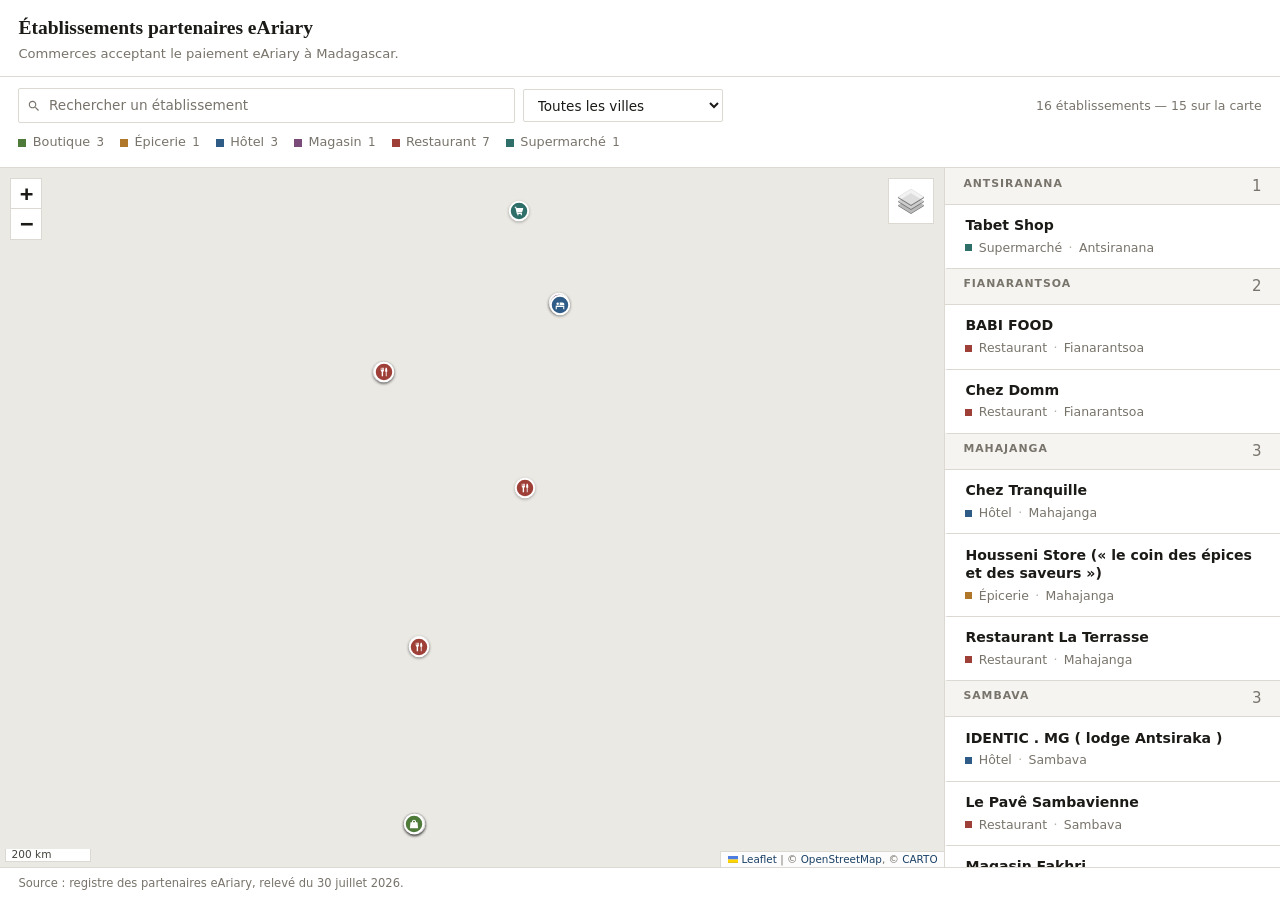
==== static/embed/index.html @ 644e94a4 "Publie la page publique avec l'application Streamlit Le dossier passe sous `static/`, que Streamlit " ====
<!DOCTYPE html>
<html lang="fr">
<head>
  <meta charset="utf-8">
  <meta name="viewport" content="width=device-width, initial-scale=1">
  <title>Établissements partenaires eAriary</title>
  <meta name="description" content="Carte et liste des établissements qui acceptent le paiement eAriary à Madagascar.">
  <meta name="robots" content="noindex">

  <!-- Leaflet embarqué dans le dossier : pas de CDN, donc pas de politique de
       sécurité à assouplir dans l'application hôte. Seules les tuiles et la
       relecture du Google Sheet sortent sur le réseau. -->
  <link rel="stylesheet" href="vendor/leaflet/leaflet.css">
  <link rel="stylesheet" href="assets/embed.css">
</head>
<body>
  <div class="app" id="app" data-view="split" data-header="1" data-onglet="carte">

    <header class="head">
      <h1 id="titre">Établissements partenaires eAriary</h1>
      <p id="sous-titre">Commerces acceptant le paiement eAriary à Madagascar.</p>
    </header>

    <div class="bar">
      <div class="controls">
        <label class="field">
          <svg viewBox="0 0 24 24" aria-hidden="true">
            <path d="M15.5 14h-.79l-.28-.27a6.5 6.5 0 1 0-.7.7l.27.28v.79l5 4.99L20.49 19l-5-5Zm-6 0A4.5 4.5 0 1 1 14 9.5 4.5 4.5 0 0 1 9.5 14Z"/>
          </svg>
          <input type="search" id="recherche" placeholder="Rechercher un établissement"
                 aria-label="Rechercher un établissement" autocomplete="off">
        </label>

        <select id="province" aria-label="Filtrer par ville">
          <option value="">Toutes les villes</option>
        </select>

        <span class="spacer"></span>
        <span class="count" id="compte" aria-live="polite"></span>
        <button type="button" class="reset" id="reset" hidden>Réinitialiser</button>
      </div>

      <div class="chips" id="chips" role="group" aria-label="Filtrer par catégorie"></div>
    </div>

    <div class="tabs" id="onglets" role="tablist" aria-label="Affichage">
      <button type="button" role="tab" data-onglet="carte" aria-selected="true">Carte</button>
      <button type="button" role="tab" data-onglet="liste" aria-selected="false">Liste</button>
    </div>

    <div class="body">
      <div class="map" id="carte" role="application" aria-label="Carte des établissements partenaires"></div>
      <div class="list">
        <div id="liste"></div>
        <p class="empty" id="vide" hidden>Aucun établissement ne correspond aux filtres.</p>
      </div>
    </div>

    <p class="source" id="source"></p>

  </div>

  <script src="vendor/leaflet/leaflet.js"></script>
  <script src="assets/etablissements.js"></script>
  <script src="assets/data.js"></script>
  <script src="assets/embed.js"></script>
</body>
</html>
---- static/embed/vendor/leaflet/leaflet.css ----
/* required styles */

.leaflet-pane,
.leaflet-tile,
.leaflet-marker-icon,
.leaflet-marker-shadow,
.leaflet-tile-container,
.leaflet-pane > svg,
.leaflet-pane > canvas,
.leaflet-zoom-box,
.leaflet-image-layer,
.leaflet-layer {
	position: absolute;
	left: 0;
	top: 0;
	}
.leaflet-container {
	overflow: hidden;
	}
.leaflet-tile,
.leaflet-marker-icon,
.leaflet-marker-shadow {
	-webkit-user-select: none;
	   -moz-user-select: none;
	        user-select: none;
	  -webkit-user-drag: none;
	}
/* Prevents IE11 from highlighting tiles in blue */
.leaflet-tile::selection {
	background: transparent;
}
/* Safari renders non-retina tile on retina better with this, but Chrome is worse */
.leaflet-safari .leaflet-tile {
	image-rendering: -webkit-optimize-contrast;
	}
/* hack that prevents hw layers "stretching" when loading new tiles */
.leaflet-safari .leaflet-tile-container {
	width: 1600px;
	height: 1600px;
	-webkit-transform-origin: 0 0;
	}
.leaflet-marker-icon,
.leaflet-marker-shadow {
	display: block;
	}
/* .leaflet-container svg: reset svg max-width decleration shipped in Joomla! (joomla.org) 3.x */
/* .leaflet-container img: map is broken in FF if you have max-width: 100% on tiles */
.leaflet-container .leaflet-overlay-pane svg {
	max-width: none !important;
	max-height: none !important;
	}
.leaflet-container .leaflet-marker-pane img,
.leaflet-container .leaflet-shadow-pane img,
.leaflet-container .leaflet-tile-pane img,
.leaflet-container img.leaflet-image-layer,
.leaflet-container .leaflet-tile {
	max-width: none !important;
	max-height: none !important;
	width: auto;
	padding: 0;
	}

.leaflet-container img.leaflet-tile {
	/* See: https://bugs.chromium.org/p/chromium/issues/detail?id=600120 */
	mix-blend-mode: plus-lighter;
}

.leaflet-container.leaflet-touch-zoom {
	-ms-touch-action: pan-x pan-y;
	touch-action: pan-x pan-y;
	}
.leaflet-container.leaflet-touch-drag {
	-ms-touch-action: pinch-zoom;
	/* Fallback for FF which doesn't support pinch-zoom */
	touch-action: none;
	touch-action: pinch-zoom;
}
.leaflet-container.leaflet-touch-drag.leaflet-touch-zoom {
	-ms-touch-action: none;
	touch-action: none;
}
.leaflet-container {
	-webkit-tap-highlight-color: transparent;
}
.leaflet-container a {
	-webkit-tap-highlight-color: rgba(51, 181, 229, 0.4);
}
.leaflet-tile {
	filter: inherit;
	visibility: hidden;
	}
.leaflet-tile-loaded {
	visibility: inherit;
	}
.leaflet-zoom-box {
	width: 0;
	height: 0;
	-moz-box-sizing: border-box;
	     box-sizing: border-box;
	z-index: 800;
	}
/* workaround for https://bugzilla.mozilla.org/show_bug.cgi?id=888319 */
.leaflet-overlay-pane svg {
	-moz-user-select: none;
	}

.leaflet-pane         { z-index: 400; }

.leaflet-tile-pane    { z-index: 200; }
.leaflet-overlay-pane { z-index: 400; }
.leaflet-shadow-pane  { z-index: 500; }
.leaflet-marker-pane  { z-index: 600; }
.leaflet-tooltip-pane   { z-index: 650; }
.leaflet-popup-pane   { z-index: 700; }

.leaflet-map-pane canvas { z-index: 100; }
.leaflet-map-pane svg    { z-index: 200; }

.leaflet-vml-shape {
	width: 1px;
	height: 1px;
	}
.lvml {
	behavior: url(#default#VML);
	display: inline-block;
	position: absolute;
	}


/* control positioning */

.leaflet-control {
	position: relative;
	z-index: 800;
	pointer-events: visiblePainted; /* IE 9-10 doesn't have auto */
	pointer-events: auto;
	}
.leaflet-top,
.leaflet-bottom {
	position: absolute;
	z-index: 1000;
	pointer-events: none;
	}
.leaflet-top {
	top: 0;
	}
.leaflet-right {
	right: 0;
	}
.leaflet-bottom {
	bottom: 0;
	}
.leaflet-left {
	left: 0;
	}
.leaflet-control {
	float: left;
	clear: both;
	}
.leaflet-right .leaflet-control {
	float: right;
	}
.leaflet-top .leaflet-control {
	margin-top: 10px;
	}
.leaflet-bottom .leaflet-control {
	margin-bottom: 10px;
	}
.leaflet-left .leaflet-control {
	margin-left: 10px;
	}
.leaflet-right .leaflet-control {
	margin-right: 10px;
	}


/* zoom and fade animations */

.leaflet-fade-anim .leaflet-popup {
	opacity: 0;
	-webkit-transition: opacity 0.2s linear;
	   -moz-transition: opacity 0.2s linear;
	        transition: opacity 0.2s linear;
	}
.leaflet-fade-anim .leaflet-map-pane .leaflet-popup {
	opacity: 1;
	}
.leaflet-zoom-animated {
	-webkit-transform-origin: 0 0;
	    -ms-transform-origin: 0 0;
	        transform-origin: 0 0;
	}
svg.leaflet-zoom-animated {
	will-change: transform;
}

.leaflet-zoom-anim .leaflet-zoom-animated {
	-webkit-transition: -webkit-transform 0.25s cubic-bezier(0,0,0.25,1);
	   -moz-transition:    -moz-transform 0.25s cubic-bezier(0,0,0.25,1);
	        transition:         transform 0.25s cubic-bezier(0,0,0.25,1);
	}
.leaflet-zoom-anim .leaflet-tile,
.leaflet-pan-anim .leaflet-tile {
	-webkit-transition: none;
	   -moz-transition: none;
	        transition: none;
	}

.leaflet-zoom-anim .leaflet-zoom-hide {
	visibility: hidden;
	}


/* cursors */

.leaflet-interactive {
	cursor: pointer;
	}
.leaflet-grab {
	cursor: -webkit-grab;
	cursor:    -moz-grab;
	cursor:         grab;
	}
.leaflet-crosshair,
.leaflet-crosshair .leaflet-interactive {
	cursor: crosshair;
	}
.leaflet-popup-pane,
.leaflet-control {
	cursor: auto;
	}
.leaflet-dragging .leaflet-grab,
.leaflet-dragging .leaflet-grab .leaflet-interactive,
.leaflet-dragging .leaflet-marker-draggable {
	cursor: move;
	cursor: -webkit-grabbing;
	cursor:    -moz-grabbing;
	cursor:         grabbing;
	}

/* marker & overlays interactivity */
.leaflet-marker-icon,
.leaflet-marker-shadow,
.leaflet-image-layer,
.leaflet-pane > svg path,
.leaflet-tile-container {
	pointer-events: none;
	}

.leaflet-marker-icon.leaflet-interactive,
.leaflet-image-layer.leaflet-interactive,
.leaflet-pane > svg path.leaflet-interactive,
svg.leaflet-image-layer.leaflet-interactive path {
	pointer-events: visiblePainted; /* IE 9-10 doesn't have auto */
	pointer-events: auto;
	}

/* visual tweaks */

.leaflet-container {
	background: #ddd;
	outline-offset: 1px;
	}
.leaflet-container a {
	color: #0078A8;
	}
.leaflet-zoom-box {
	border: 2px dotted #38f;
	background: rgba(255,255,255,0.5);
	}


/* general typography */
.leaflet-container {
	font-family: "Helvetica Neue", Arial, Helvetica, sans-serif;
	font-size: 12px;
	font-size: 0.75rem;
	line-height: 1.5;
	}


/* general toolbar styles */

.leaflet-bar {
	box-shadow: 0 1px 5px rgba(0,0,0,0.65);
	border-radius: 4px;
	}
.leaflet-bar a {
	background-color: #fff;
	border-bottom: 1px solid #ccc;
	width: 26px;
	height: 26px;
	line-height: 26px;
	display: block;
	text-align: center;
	text-decoration: none;
	color: black;
	}
.leaflet-bar a,
.leaflet-control-layers-toggle {
	background-position: 50% 50%;
	background-repeat: no-repeat;
	display: block;
	}
.leaflet-bar a:hover,
.leaflet-bar a:focus {
	background-color: #f4f4f4;
	}
.leaflet-bar a:first-child {
	border-top-left-radius: 4px;
	border-top-right-radius: 4px;
	}
.leaflet-bar a:last-child {
	border-bottom-left-radius: 4px;
	border-bottom-right-radius: 4px;
	border-bottom: none;
	}
.leaflet-bar a.leaflet-disabled {
	cursor: default;
	background-color: #f4f4f4;
	color: #bbb;
	}

.leaflet-touch .leaflet-bar a {
	width: 30px;
	height: 30px;
	line-height: 30px;
	}
.leaflet-touch .leaflet-bar a:first-child {
	border-top-left-radius: 2px;
	border-top-right-radius: 2px;
	}
.leaflet-touch .leaflet-bar a:last-child {
	border-bottom-left-radius: 2px;
	border-bottom-right-radius: 2px;
	}

/* zoom control */

.leaflet-control-zoom-in,
.leaflet-control-zoom-out {
	font: bold 18px 'Lucida Console', Monaco, monospace;
	text-indent: 1px;
	}

.leaflet-touch .leaflet-control-zoom-in, .leaflet-touch .leaflet-control-zoom-out  {
	font-size: 22px;
	}


/* layers control */

.leaflet-control-layers {
	box-shadow: 0 1px 5px rgba(0,0,0,0.4);
	background: #fff;
	border-radius: 5px;
	}
.leaflet-control-layers-toggle {
	background-image: url(images/layers.png);
	width: 36px;
	height: 36px;
	}
.leaflet-retina .leaflet-control-layers-toggle {
	background-image: url(images/layers-2x.png);
	background-size: 26px 26px;
	}
.leaflet-touch .leaflet-control-layers-toggle {
	width: 44px;
	height: 44px;
	}
.leaflet-control-layers .leaflet-control-layers-list,
.leaflet-control-layers-expanded .leaflet-control-layers-toggle {
	display: none;
	}
.leaflet-control-layers-expanded .leaflet-control-layers-list {
	display: block;
	position: relative;
	}
.leaflet-control-layers-expanded {
	padding: 6px 10px 6px 6px;
	color: #333;
	background: #fff;
	}
.leaflet-control-layers-scrollbar {
	overflow-y: scroll;
	overflow-x: hidden;
	padding-right: 5px;
	}
.leaflet-control-layers-selector {
	margin-top: 2px;
	position: relative;
	top: 1px;
	}
.leaflet-control-layers label {
	display: block;
	font-size: 13px;
	font-size: 1.08333em;
	}
.leaflet-control-layers-separator {
	height: 0;
	border-top: 1px solid #ddd;
	margin: 5px -10px 5px -6px;
	}

/* Default icon URLs */
.leaflet-default-icon-path { /* used only in path-guessing heuristic, see L.Icon.Default */
	background-image: url(images/marker-icon.png);
	}


/* attribution and scale controls */

.leaflet-container .leaflet-control-attribution {
	background: #fff;
	background: rgba(255, 255, 255, 0.8);
	margin: 0;
	}
.leaflet-control-attribution,
.leaflet-control-scale-line {
	padding: 0 5px;
	color: #333;
	line-height: 1.4;
	}
.leaflet-control-attribution a {
	text-decoration: none;
	}
.leaflet-control-attribution a:hover,
.leaflet-control-attribution a:focus {
	text-decoration: underline;
	}
.leaflet-attribution-flag {
	display: inline !important;
	vertical-align: baseline !important;
	width: 1em;
	height: 0.6669em;
	}
.leaflet-left .leaflet-control-scale {
	margin-left: 5px;
	}
.leaflet-bottom .leaflet-control-scale {
	margin-bottom: 5px;
	}
.leaflet-control-scale-line {
	border: 2px solid #777;
	border-top: none;
	line-height: 1.1;
	padding: 2px 5px 1px;
	white-space: nowrap;
	-moz-box-sizing: border-box;
	     box-sizing: border-box;
	background: rgba(255, 255, 255, 0.8);
	text-shadow: 1px 1px #fff;
	}
.leaflet-control-scale-line:not(:first-child) {
	border-top: 2px solid #777;
	border-bottom: none;
	margin-top: -2px;
	}
.leaflet-control-scale-line:not(:first-child):not(:last-child) {
	border-bottom: 2px solid #777;
	}

.leaflet-touch .leaflet-control-attribution,
.leaflet-touch .leaflet-control-layers,
.leaflet-touch .leaflet-bar {
	box-shadow: none;
	}
.leaflet-touch .leaflet-control-layers,
.leaflet-touch .leaflet-bar {
	border: 2px solid rgba(0,0,0,0.2);
	background-clip: padding-box;
	}


/* popup */

.leaflet-popup {
	position: absolute;
	text-align: center;
	margin-bottom: 20px;
	}
.leaflet-popup-content-wrapper {
	padding: 1px;
	text-align: left;
	border-radius: 12px;
	}
.leaflet-popup-content {
	margin: 13px 24px 13px 20px;
	line-height: 1.3;
	font-size: 13px;
	font-size: 1.08333em;
	min-height: 1px;
	}
.leaflet-popup-content p {
	margin: 17px 0;
	margin: 1.3em 0;
	}
.leaflet-popup-tip-container {
	width: 40px;
	height: 20px;
	position: absolute;
	left: 50%;
	margin-top: -1px;
	margin-left: -20px;
	overflow: hidden;
	pointer-events: none;
	}
.leaflet-popup-tip {
	width: 17px;
	height: 17px;
	padding: 1px;

	margin: -10px auto 0;
	pointer-events: auto;

	-webkit-transform: rotate(45deg);
	   -moz-transform: rotate(45deg);
	    -ms-transform: rotate(45deg);
	        transform: rotate(45deg);
	}
.leaflet-popup-content-wrapper,
.leaflet-popup-tip {
	background: white;
	color: #333;
	box-shadow: 0 3px 14px rgba(0,0,0,0.4);
	}
.leaflet-container a.leaflet-popup-close-button {
	position: absolute;
	top: 0;
	right: 0;
	border: none;
	text-align: center;
	width: 24px;
	height: 24px;
	font: 16px/24px Tahoma, Verdana, sans-serif;
	color: #757575;
	text-decoration: none;
	background: transparent;
	}
.leaflet-container a.leaflet-popup-close-button:hover,
.leaflet-container a.leaflet-popup-close-button:focus {
	color: #585858;
	}
.leaflet-popup-scrolled {
	overflow: auto;
	}

.leaflet-oldie .leaflet-popup-content-wrapper {
	-ms-zoom: 1;
	}
.leaflet-oldie .leaflet-popup-tip {
	width: 24px;
	margin: 0 auto;

	-ms-filter: "progid:DXImageTransform.Microsoft.Matrix(M11=0.70710678, M12=0.70710678, M21=-0.70710678, M22=0.70710678)";
	filter: progid:DXImageTransform.Microsoft.Matrix(M11=0.70710678, M12=0.70710678, M21=-0.70710678, M22=0.70710678);
	}

.leaflet-oldie .leaflet-control-zoom,
.leaflet-oldie .leaflet-control-layers,
.leaflet-oldie .leaflet-popup-content-wrapper,
.leaflet-oldie .leaflet-popup-tip {
	border: 1px solid #999;
	}


/* div icon */

.leaflet-div-icon {
	background: #fff;
	border: 1px solid #666;
	}


/* Tooltip */
/* Base styles for the element that has a tooltip */
.leaflet-tooltip {
	position: absolute;
	padding: 6px;
	background-color: #fff;
	border: 1px solid #fff;
	border-radius: 3px;
	color: #222;
	white-space: nowrap;
	-webkit-user-select: none;
	-moz-user-select: none;
	-ms-user-select: none;
	user-select: none;
	pointer-events: none;
	box-shadow: 0 1px 3px rgba(0,0,0,0.4);
	}
.leaflet-tooltip.leaflet-interactive {
	cursor: pointer;
	pointer-events: auto;
	}
.leaflet-tooltip-top:before,
.leaflet-tooltip-bottom:before,
.leaflet-tooltip-left:before,
.leaflet-tooltip-right:before {
	position: absolute;
	pointer-events: none;
	border: 6px solid transparent;
	background: transparent;
	content: "";
	}

/* Directions */

.leaflet-tooltip-bottom {
	margin-top: 6px;
}
.leaflet-tooltip-top {
	margin-top: -6px;
}
.leaflet-tooltip-bottom:before,
.leaflet-tooltip-top:before {
	left: 50%;
	margin-left: -6px;
	}
.leaflet-tooltip-top:before {
	bottom: 0;
	margin-bottom: -12px;
	border-top-color: #fff;
	}
.leaflet-tooltip-bottom:before {
	top: 0;
	margin-top: -12px;
	margin-left: -6px;
	border-bottom-color: #fff;
	}
.leaflet-tooltip-left {
	margin-left: -6px;
}
.leaflet-tooltip-right {
	margin-left: 6px;
}
.leaflet-tooltip-left:before,
.leaflet-tooltip-right:before {
	top: 50%;
	margin-top: -6px;
	}
.leaflet-tooltip-left:before {
	right: 0;
	margin-right: -12px;
	border-left-color: #fff;
	}
.leaflet-tooltip-right:before {
	left: 0;
	margin-left: -12px;
	border-right-color: #fff;
	}

/* Printing */

@media print {
	/* Prevent printers from removing background-images of controls. */
	.leaflet-control {
		-webkit-print-color-adjust: exact;
		print-color-adjust: exact;
		}
	}
---- static/embed/assets/embed.css ----
/* Établissements partenaires eAriary — feuille de style de la page intégrée.
 *
 * Parti pris : registre public, pas widget. Encre sur papier, filets d'un
 * pixel, angles vifs, un seul accent, titraille en romain à empattements et
 * libellés en petites capitales espacées. Rien qui signale « composant
 * embarqué » : ni cadre, ni ombre portée, ni pastille d'état colorée — la
 * provenance des données est une note de bas de page, comme dans une
 * publication officielle.
 *
 * Aucune police n'est téléchargée : la page doit rester autonome, sans CDN ni
 * politique de sécurité à assouplir chez l'hôte. On compose donc avec les
 * familles présentes sur les systèmes.
 */

:root {
  /* Papier chaud plutôt que gris bleuté : la page ne doit pas se lire comme
     une interface d'outil posée dans la page de l'hôte. */
  --paper: #ffffff;
  --ground: #f5f4f1;
  --ground-2: #ebe9e4;
  --rule: #dcd9d2;
  --rule-strong: #b5b0a6;
  --ink: #1b1a17;
  --ink-soft: #45433d;
  --muted: #78746b;
  --accent: #1a4066;
  --accent-soft: #e8edf3;
  /* Voile posé sur les tuiles, derrière l'attribution et l'échelle. */
  --veil: rgb(255 255 255 / 0.88);

  --serif: "Iowan Old Style", "Hoefler Text", "Palatino Linotype", Palatino,
    Georgia, "Times New Roman", serif;
  --sans: ui-sans-serif, system-ui, -apple-system, BlinkMacSystemFont,
    "Segoe UI", Roboto, "Helvetica Neue", Arial, sans-serif;
  --mono: ui-monospace, SFMono-Regular, "SF Mono", Menlo, Consolas, monospace;

  --radius: 2px;
  --pad: 1.15rem;
  color-scheme: light;
}

/* Thème sombre : automatique, ou forcé par ?theme=sombre / ?theme=clair
   (l'attribut data-theme sur <html> gagne toujours sur la préférence système). */
@media (prefers-color-scheme: dark) {
  :root:not([data-theme="clair"]) {
    --paper: #141311;
    --ground: #1c1b18;
    --ground-2: #24221d;
    --rule: #33302a;
    --rule-strong: #524d44;
    --ink: #eceae5;
    --ink-soft: #cbc8c1;
    --muted: #948f86;
    --accent: #9dbdda;
    --accent-soft: #212e3a;
    --veil: rgb(20 19 17 / 0.88);
    color-scheme: dark;
  }
}
:root[data-theme="sombre"] {
  --paper: #141311;
  --ground: #1c1b18;
  --ground-2: #24221d;
  --rule: #33302a;
  --rule-strong: #524d44;
  --ink: #eceae5;
  --ink-soft: #cbc8c1;
  --muted: #948f86;
  --accent: #9dbdda;
  --accent-soft: #212e3a;
  --veil: rgb(20 19 17 / 0.88);
  color-scheme: dark;
}

* { box-sizing: border-box; }

html, body { height: 100%; margin: 0; }

body {
  font-family: var(--sans);
  font-size: 15px;
  line-height: 1.45;
  color: var(--ink);
  background: var(--paper);
  -webkit-font-smoothing: antialiased;
  text-rendering: optimizeLegibility;
}

/* Petites capitales espacées : la seule ornementation typographique de la
   page, réservée aux étiquettes (groupes de la liste, onglets). */
.eyebrow {
  font-size: 0.68rem;
  font-weight: 600;
  letter-spacing: 0.09em;
  text-transform: uppercase;
}

/* ------------------------------ Ossature -------------------------------- */

/* Colonne flex plutôt que grille : les onglets carte/liste n'existent qu'en
   écran étroit, et un enfant masqué ne doit pas consommer de rangée. */
.app {
  display: flex;
  flex-direction: column;
  height: 100%;
  min-height: 0;
}
.app > .head,
.app > .bar,
.app > .tabs,
.app > .source { flex: none; }
.app > .body { flex: 1 1 auto; }

/* ------------------------------- Titraille ------------------------------ */

.head {
  padding: 1rem var(--pad) 0.85rem;
  border-bottom: 1px solid var(--rule);
}
/* header=0 retire toute la titraille, note de source comprise : l'hôte
   fournit alors son propre titre, et la page se fond dans sa mise en page. */
.app[data-header="0"] .head,
.app[data-header="0"] .source { display: none; }

.head h1 {
  margin: 0;
  font-family: var(--serif);
  font-size: 1.22rem;
  font-weight: 600;
  line-height: 1.25;
  letter-spacing: 0;
}
.head p {
  margin: 0.2rem 0 0;
  max-width: 62ch;
  font-size: 0.82rem;
  color: var(--muted);
}

/* ------------------------------- Filtres -------------------------------- */

.bar {
  display: flex;
  flex-direction: column;
  gap: 0.55rem;
  padding: 0.7rem var(--pad) 0.75rem;
  border-bottom: 1px solid var(--rule);
}

.controls {
  display: flex;
  flex-wrap: wrap;
  align-items: center;
  gap: 0.5rem;
}

.field { position: relative; flex: 1 1 200px; min-width: 160px; }
.field svg {
  position: absolute;
  left: 0.55rem;
  top: 50%;
  width: 14px;
  height: 14px;
  transform: translateY(-50%);
  fill: var(--muted);
  pointer-events: none;
}

input[type="search"],
select {
  width: 100%;
  padding: 0.4rem 0.6rem;
  border: 1px solid var(--rule);
  border-radius: var(--radius);
  background: var(--paper);
  color: var(--ink);
  font: inherit;
  font-size: 0.85rem;
}
input[type="search"] { padding-left: 1.85rem; }
input[type="search"]::placeholder { color: var(--muted); }
input[type="search"]::-webkit-search-cancel-button { filter: grayscale(1); }
select { flex: 0 1 200px; width: auto; min-width: 160px; }
input[type="search"]:hover,
select:hover { border-color: var(--rule-strong); }

input:focus-visible,
select:focus-visible,
button:focus-visible,
.item:focus-visible,
a:focus-visible {
  outline: 2px solid var(--accent);
  outline-offset: 1px;
}

.controls .spacer { flex: 1 1 0; }

.count {
  font-size: 0.78rem;
  color: var(--muted);
  font-variant-numeric: tabular-nums;
  white-space: nowrap;
}

.reset {
  padding: 0;
  border: 0;
  background: none;
  color: var(--ink-soft);
  font: inherit;
  font-size: 0.78rem;
  text-decoration: underline;
  text-underline-offset: 0.2em;
  cursor: pointer;
}
.reset:hover { color: var(--ink); }
.reset[hidden] { display: none; }

/* Catégories : légende et filtre à la fois. Le carré de couleur reste toujours
   à pleine opacité — c'est une clé de lecture de la carte, pas un état ; c'est
   l'encre du libellé et le filet sous le mot qui portent la sélection, jamais
   la couleur seule. */
.chips {
  display: flex;
  flex-wrap: wrap;
  gap: 0.25rem 1rem;
}
.chip {
  display: inline-flex;
  align-items: center;
  gap: 0.4rem;
  padding: 0.1rem 0;
  border: 0;
  border-bottom: 2px solid transparent;
  background: none;
  color: var(--muted);
  font: inherit;
  font-size: 0.8rem;
  cursor: pointer;
  transition: color 0.12s ease, border-color 0.12s ease;
}
.chip:hover { color: var(--ink-soft); }
.chip[aria-pressed="true"] {
  color: var(--ink);
  border-bottom-color: var(--ink);
  font-weight: 600;
}
.chip .swatch { width: 8px; height: 8px; flex: none; }
.chip .n {
  font-variant-numeric: tabular-nums;
  font-weight: 400;
  color: var(--muted);
  font-size: 0.74rem;
}

/* Bascule carte / liste, seulement utile en écran étroit */
.tabs { display: none; gap: 1.1rem; padding: 0.5rem var(--pad) 0; }
.tabs button {
  padding: 0.35rem 0.1rem;
  border: 0;
  border-bottom: 2px solid transparent;
  background: none;
  color: var(--muted);
  font: inherit;
  font-size: 0.68rem;
  font-weight: 600;
  letter-spacing: 0.09em;
  text-transform: uppercase;
  cursor: pointer;
}
.tabs button[aria-selected="true"] {
  color: var(--ink);
  border-bottom-color: var(--ink);
}

/* -------------------------------- Corps --------------------------------- */

.body {
  display: grid;
  grid-template-columns: 1fr 21rem;
  min-height: 0;
}
.app[data-view="carte"] .body { grid-template-columns: 1fr; }
.app[data-view="carte"] .list { display: none; }
.app[data-view="liste"] .body { grid-template-columns: 1fr; }
.app[data-view="liste"] .map { display: none; }

.map { min-height: 0; background: var(--ground-2); }

.list {
  min-height: 0;
  overflow-y: auto;
  border-left: 1px solid var(--rule);
  background: var(--paper);
  scrollbar-width: thin;
  scrollbar-color: var(--rule-strong) transparent;
  -webkit-overflow-scrolling: touch;
}
.app[data-view="liste"] .list { border-left: 0; }

.group {
  position: sticky;
  top: 0;
  z-index: 2;
  display: flex;
  justify-content: space-between;
  gap: 0.5rem;
  padding: 0.45rem var(--pad) 0.4rem;
  border-bottom: 1px solid var(--rule);
  background: var(--ground);
  color: var(--muted);
}
.group .n { font-variant-numeric: tabular-nums; font-weight: 400; }

.item {
  display: block;
  width: 100%;
  padding: 0.7rem var(--pad);
  border: 0;
  border-bottom: 1px solid var(--rule);
  border-left: 2px solid transparent;
  background: none;
  color: inherit;
  font: inherit;
  text-align: left;
  cursor: pointer;
}
.item:hover { background: var(--ground); }
.item[aria-current="true"] {
  border-left-color: var(--accent);
  background: var(--ground);
}
.item .nom { font-size: 0.88rem; font-weight: 600; line-height: 1.3; }
.item .meta {
  display: flex;
  flex-wrap: wrap;
  align-items: center;
  gap: 0.4rem;
  margin-top: 0.28rem;
  font-size: 0.78rem;
  color: var(--muted);
}
.item .meta .swatch { width: 7px; height: 7px; flex: none; }
.item .meta .sep { color: var(--rule-strong); }
.item .warn {
  display: inline-block;
  margin-top: 0.35rem;
  padding-left: 0.5rem;
  border-left: 2px solid var(--rule-strong);
  font-size: 0.74rem;
  color: var(--muted);
}

.empty {
  margin: 0;
  padding: 2.5rem var(--pad);
  text-align: center;
  color: var(--muted);
  font-size: 0.85rem;
}
.empty[hidden] { display: none; }

/* --------------------------- Note de provenance -------------------------- */

/* Ce qui était une pastille « Instantané / Données à jour » — chrome d'outil —
   redevient ce qu'il est : une mention de source en pied de page. */
/* Tant qu'aucune donnée n'est chargée, la note n'a rien à dire : un filet
   vide en pied de page se remarquerait. */
.source:empty { display: none; }
.source {
  margin: 0;
  padding: 0.45rem var(--pad) 0.55rem;
  border-top: 1px solid var(--rule);
  background: var(--paper);
  font-size: 0.72rem;
  line-height: 1.4;
  color: var(--muted);
}

/* ----------------------------- Carte Leaflet ---------------------------- */

.leaflet-container {
  height: 100%;
  font-family: var(--sans);
  background: var(--ground-2);
}
.leaflet-container a { color: var(--accent); }

/* Repère : disque plein cerné de blanc, glyphe distinct par catégorie. Le
   disque se lit comme un symbole de carte ; la goutte façon épingle
   d'application de navigation, non. */
.pin { background: none; border: 0; }
.pin svg { display: block; filter: drop-shadow(0 1px 1.5px rgb(0 0 0 / 0.3)); }
.pin .ring { stroke: var(--ink); }
.pin.on { z-index: 1000 !important; }

/* Commandes de carte : mêmes filets que le reste de la page, angles vifs,
   aucune ombre — Leaflet arrondit et ombre tout par défaut. */
.leaflet-bar,
.leaflet-control-layers,
.leaflet-control-scale-line {
  border: 1px solid var(--rule) !important;
  border-radius: 0 !important;
  box-shadow: none !important;
  background: var(--paper);
}
.leaflet-bar a,
.leaflet-bar a:hover {
  width: 28px;
  height: 28px;
  line-height: 28px;
  border-radius: 0;
  border-bottom-color: var(--rule);
  background: var(--paper);
  color: var(--ink);
}
.leaflet-bar a:hover { background: var(--ground); }
.leaflet-bar a.leaflet-disabled { background: var(--ground); color: var(--rule-strong); }
.leaflet-control-layers-toggle { background-color: var(--paper); }
.leaflet-control-layers-expanded {
  padding: 0.5rem 0.7rem 0.5rem 0.55rem;
  color: var(--ink-soft);
  font-size: 0.78rem;
}
.leaflet-control-layers-selector { accent-color: var(--accent); }
.leaflet-control-scale-line {
  border-top: 0 !important;
  padding: 0 0.35rem;
  color: var(--ink-soft);
  font-size: 0.66rem;
  font-variant-numeric: tabular-nums;
}
.leaflet-control-attribution {
  padding: 0 0.4rem;
  border-top: 1px solid var(--rule);
  border-left: 1px solid var(--rule);
  background: var(--veil) !important;
  color: var(--muted);
  font-size: 0.65rem;
}
/* Le bouton des fonds de carte est une image PNG sombre fournie par Leaflet :
   c'est le seul élément de commande qu'il faut inverser en thème sombre — le
   reste tient déjà par les variables. */
:root[data-theme="sombre"] .leaflet-control-layers-toggle {
  filter: invert(1) hue-rotate(180deg);
}
@media (prefers-color-scheme: dark) {
  :root:not([data-theme="clair"]) .leaflet-control-layers-toggle {
    filter: invert(1) hue-rotate(180deg);
  }
}

.leaflet-popup-content-wrapper {
  border: 1px solid var(--rule-strong);
  border-radius: var(--radius);
  background: var(--paper);
  color: var(--ink);
  box-shadow: 0 2px 8px rgb(0 0 0 / 0.12);
}
.leaflet-popup-tip {
  border: 1px solid var(--rule-strong);
  background: var(--paper);
  box-shadow: none;
}
.leaflet-popup-content { margin: 0.8rem 0.9rem 0.75rem; min-width: 190px; }
.leaflet-popup-close-button { color: var(--muted) !important; }

.pop .nom { font-size: 0.9rem; font-weight: 600; line-height: 1.3; }
.pop .tag {
  display: inline-flex;
  align-items: center;
  gap: 0.4rem;
  margin-top: 0.4rem;
  color: var(--muted);
}
.pop .tag .swatch { width: 7px; height: 7px; flex: none; }
.pop .prov { margin-top: 0.3rem; font-size: 0.8rem; color: var(--ink-soft); }
.pop .coords {
  margin-top: 0.15rem;
  font-family: var(--mono);
  font-size: 0.7rem;
  color: var(--muted);
}
.pop .gmaps {
  display: inline-block;
  margin-top: 0.65rem;
  padding-bottom: 1px;
  border-bottom: 1px solid currentColor;
  color: var(--accent) !important;
  font-size: 0.78rem;
  text-decoration: none;
}

/* ------------------------------ Responsive ------------------------------ */

@media (max-width: 860px) {
  .body { grid-template-columns: 1fr; }
  .app[data-view="split"] .tabs { display: flex; }
  .app[data-view="split"] .list { display: none; border-left: 0; }
  .app[data-view="split"][data-onglet="liste"] .map { display: none; }
  .app[data-view="split"][data-onglet="liste"] .list { display: block; }
  .head p { display: none; }
}

@media (max-width: 520px) {
  :root { --pad: 0.85rem; }
  .head { padding-top: 0.8rem; }
  .head h1 { font-size: 1.1rem; }
  .chip .n { display: none; }
}

@media (prefers-reduced-motion: reduce) {
  * { transition: none !important; animation: none !important; }
}
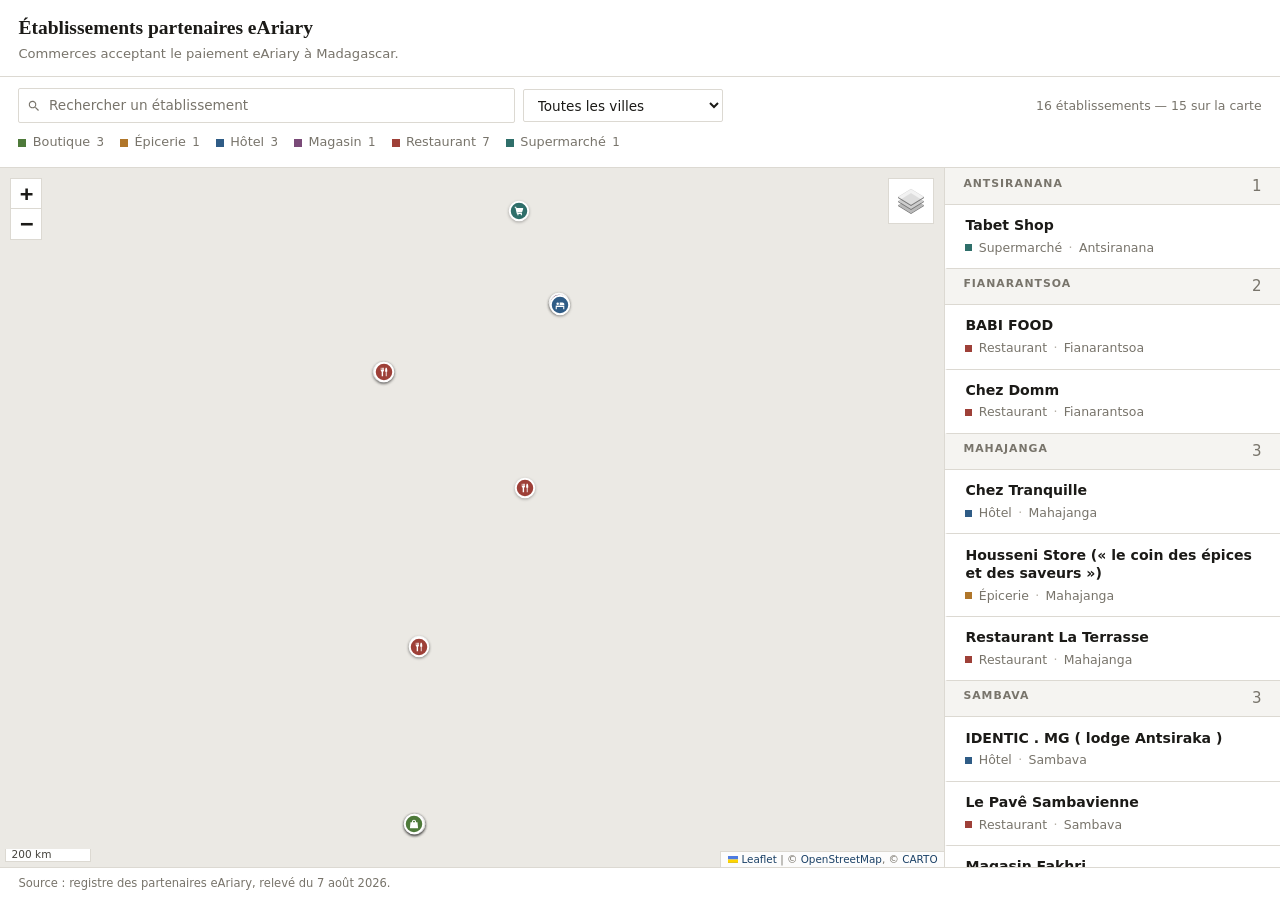
==== commit 450fed24: "Partage la palette des catégories et répare l'enveloppe des messages" ====
--- a/static/embed/index.html
+++ b/static/embed/index.html
@@ -62,6 +62,7 @@
 
   <script src="vendor/leaflet/leaflet.js"></script>
   <script src="assets/etablissements.js"></script>
+  <script src="assets/categories.js"></script>
   <script src="assets/data.js"></script>
   <script src="assets/embed.js"></script>
 </body>
